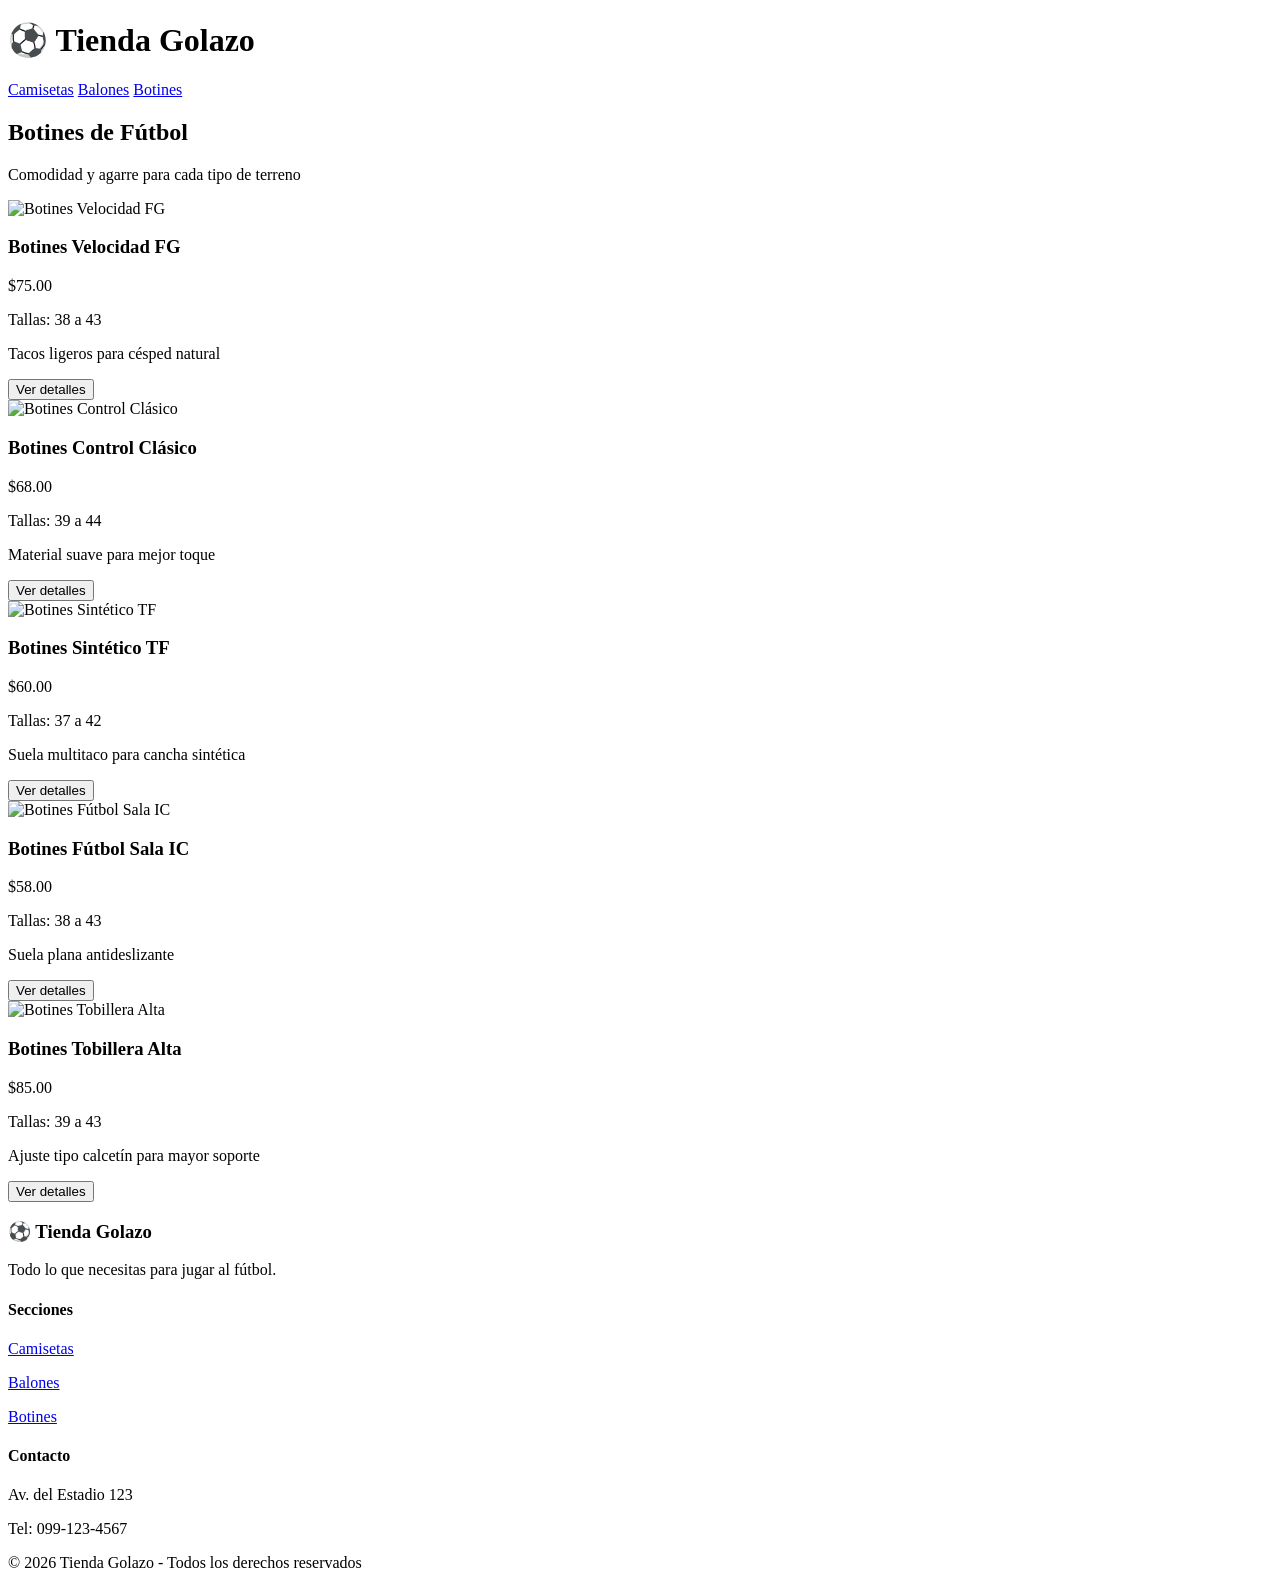
==== balones.html @ dda75f67 "pagina balones" ====
<!DOCTYPE html>
<html lang="es">
<head>
  <meta charset="UTF-8">
  <meta name="viewport" content="width=device-width, initial-scale=1.0">
  <title>Tienda Golazo - Botines</title>
  <link rel="stylesheet" href="style.css">
  <script src="app.js" defer></script>
</head>
<body>

  <!--varra de navegacion-->
  <header class="encabezado">
    <h1>⚽ Tienda Golazo</h1>
    <nav class="menu">
      <a href="index.html">Camisetas</a>
      <a href="balones.html">Balones</a>
      <a href="botines.html" class="activo">Botines</a>
    </nav>
  </header>

  <!--contenido principal: botines-->
  <main class="contenedor">
    <h2>Botines de Fútbol</h2>
    <p class="subtitulo">Comodidad y agarre para cada tipo de terreno</p>

    <section class="lista-productos">
      <!--producto1-->
      <div class="tarjeta">
        <img src="img/botin1.jpg" alt="Botines Velocidad FG">
        <h3>Botines Velocidad FG</h3>
        <p class="precio">$75.00</p>
        <div class="detalles">
          <p>Tallas: 38 a 43</p>
          <p>Tacos ligeros para césped natural</p>
        </div>
        <button class="boton-detalles" onclick="mostrarDetalles(this)">Ver detalles</button>
      </div>

      <!-- producto2-->
      <div class="tarjeta">
        <img src="img/botin2.jpg" alt="Botines Control Clásico">
        <h3>Botines Control Clásico</h3>
        <p class="precio">$68.00</p>
        <div class="detalles">
          <p>Tallas: 39 a 44</p>
          <p>Material suave para mejor toque</p>
        </div>
        <button class="boton-detalles" onclick="mostrarDetalles(this)">Ver detalles</button>
      </div>

      <!-- producto3-->
      <div class="tarjeta">
        <img src="img/botin3.jpg" alt="Botines Sintético TF">
        <h3>Botines Sintético TF</h3>
        <p class="precio">$60.00</p>
        <div class="detalles">
          <p>Tallas: 37 a 42</p>
          <p>Suela multitaco para cancha sintética</p>
        </div>
        <button class="boton-detalles" onclick="mostrarDetalles(this)">Ver detalles</button>
      </div>

      <!--producto4-->
      <div class="tarjeta">
        <img src="img/botin4.jpg" alt="Botines Fútbol Sala IC">
        <h3>Botines Fútbol Sala IC</h3>
        <p class="precio">$58.00</p>
        <div class="detalles">
          <p>Tallas: 38 a 43</p>
          <p>Suela plana antideslizante</p>
        </div>
        <button class="boton-detalles" onclick="mostrarDetalles(this)">Ver detalles</button>
      </div>

      <!--producto5-->
      <div class="tarjeta">
        <img src="img/botin5.jpg" alt="Botines Tobillera Alta">
        <h3>Botines Tobillera Alta</h3>
        <p class="precio">$85.00</p>
        <div class="detalles">
          <p>Tallas: 39 a 43</p>
          <p>Ajuste tipo calcetín para mayor soporte</p>
        </div>
        <button class="boton-detalles" onclick="mostrarDetalles(this)">Ver detalles</button>
      </div>
    </section>
  </main>

  <!--pie de pagina-->
  <footer class="pie-pagina">
    <div class="pie-contenido">
      <div>
        <h3>⚽ Tienda Golazo</h3>
        <p>Todo lo que necesitas para jugar al fútbol.</p>
      </div>
      <div>
        <h4>Secciones</h4>
        <p><a href="index.html">Camisetas</a></p>
        <p><a href="balones.html">Balones</a></p>
        <p><a href="botines.html">Botines</a></p>
      </div>
      <div>
        <h4>Contacto</h4>
        <p>Av. del Estadio 123</p>
        <p>Tel: 099-123-4567</p>
      </div>
    </div>
    <p class="derechos">© 2026 Tienda Golazo - Todos los derechos reservados</p>
  </footer>

  <script src="script.js"></script>
</body>
</html>
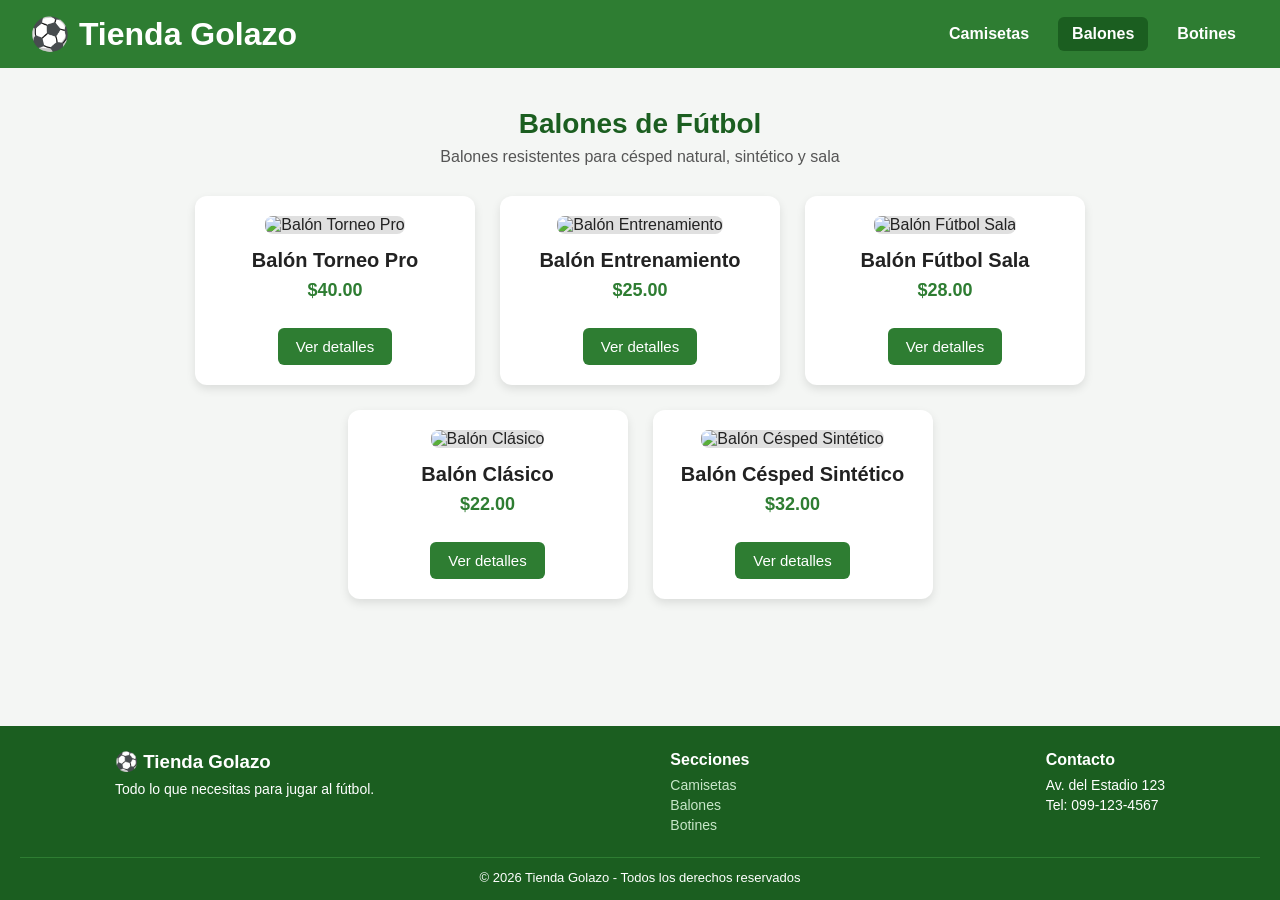
==== commit 7856cc3a: "pagina completa" ====
--- a/balones.html
+++ b/balones.html
@@ -3,91 +3,91 @@
 <head>
   <meta charset="UTF-8">
   <meta name="viewport" content="width=device-width, initial-scale=1.0">
-  <title>Tienda Golazo - Botines</title>
+  <title>Tienda Golazo - Balones</title>
   <link rel="stylesheet" href="style.css">
   <script src="app.js" defer></script>
 </head>
 <body>
 
-  <!--varra de navegacion-->
+  <!-- Barra de navegación -->
   <header class="encabezado">
     <h1>⚽ Tienda Golazo</h1>
     <nav class="menu">
       <a href="index.html">Camisetas</a>
-      <a href="balones.html">Balones</a>
-      <a href="botines.html" class="activo">Botines</a>
+      <a href="balones.html" class="activo">Balones</a>
+      <a href="botines.html">Botines</a>
     </nav>
   </header>
 
-  <!--contenido principal: botines-->
+  <!-- Contenido principal: Balones -->
   <main class="contenedor">
-    <h2>Botines de Fútbol</h2>
-    <p class="subtitulo">Comodidad y agarre para cada tipo de terreno</p>
+    <h2>Balones de Fútbol</h2>
+    <p class="subtitulo">Balones resistentes para césped natural, sintético y sala</p>
 
     <section class="lista-productos">
-      <!--producto1-->
+      <!-- Producto 1 -->
       <div class="tarjeta">
-        <img src="img/botin1.jpg" alt="Botines Velocidad FG">
-        <h3>Botines Velocidad FG</h3>
-        <p class="precio">$75.00</p>
+        <img src="img/balon1.jpg" alt="Balón Torneo Pro">
+        <h3>Balón Torneo Pro</h3>
+        <p class="precio">$40.00</p>
         <div class="detalles">
-          <p>Tallas: 38 a 43</p>
-          <p>Tacos ligeros para césped natural</p>
+          <p>Tamaño: Número 5 oficial</p>
+          <p>Paneles termosellados sin costuras</p>
         </div>
         <button class="boton-detalles" onclick="mostrarDetalles(this)">Ver detalles</button>
       </div>
 
-      <!-- producto2-->
+      <!-- Producto 2 -->
       <div class="tarjeta">
-        <img src="img/botin2.jpg" alt="Botines Control Clásico">
-        <h3>Botines Control Clásico</h3>
-        <p class="precio">$68.00</p>
+        <img src="img/balon2.jpg" alt="Balón Entrenamiento">
+        <h3>Balón Entrenamiento</h3>
+        <p class="precio">$25.00</p>
         <div class="detalles">
-          <p>Tallas: 39 a 44</p>
-          <p>Material suave para mejor toque</p>
+          <p>Tamaño: Número 5</p>
+          <p>Cubierta reforzada para uso diario</p>
         </div>
         <button class="boton-detalles" onclick="mostrarDetalles(this)">Ver detalles</button>
       </div>
 
-      <!-- producto3-->
+      <!-- Producto 3 -->
       <div class="tarjeta">
-        <img src="img/botin3.jpg" alt="Botines Sintético TF">
-        <h3>Botines Sintético TF</h3>
-        <p class="precio">$60.00</p>
+        <img src="img/balon3.jpg" alt="Balón Fútbol Sala">
+        <h3>Balón Fútbol Sala</h3>
+        <p class="precio">$28.00</p>
         <div class="detalles">
-          <p>Tallas: 37 a 42</p>
-          <p>Suela multitaco para cancha sintética</p>
+          <p>Tamaño: Número 4</p>
+          <p>Bote bajo ideal para cancha rápida</p>
         </div>
         <button class="boton-detalles" onclick="mostrarDetalles(this)">Ver detalles</button>
       </div>
 
-      <!--producto4-->
+      <!-- Producto 4 -->
       <div class="tarjeta">
-        <img src="img/botin4.jpg" alt="Botines Fútbol Sala IC">
-        <h3>Botines Fútbol Sala IC</h3>
-        <p class="precio">$58.00</p>
+        <img src="img/balon4.jpg" alt="Balón Clásico">
+        <h3>Balón Clásico</h3>
+        <p class="precio">$22.00</p>
         <div class="detalles">
-          <p>Tallas: 38 a 43</p>
-          <p>Suela plana antideslizante</p>
+          <p>Tamaño: Número 5</p>
+          <p>Diseño tradicional cosido a máquina</p>
         </div>
         <button class="boton-detalles" onclick="mostrarDetalles(this)">Ver detalles</button>
       </div>
 
-      <!--producto5-->
+      <!-- Producto 5 -->
       <div class="tarjeta">
-        <img src="img/botin5.jpg" alt="Botines Tobillera Alta">
-        <h3>Botines Tobillera Alta</h3>
-        <p class="precio">$85.00</p>
+        <img src="img/balon5.jpg" alt="Balón Césped Sintético">
+        <h3>Balón Césped Sintético</h3>
+        <p class="precio">$32.00</p>
         <div class="detalles">
-          <p>Tallas: 39 a 43</p>
-          <p>Ajuste tipo calcetín para mayor soporte</p>
+          <p>Tamaño: Número 5</p>
+          <p>Alta resistencia al desgaste</p>
         </div>
         <button class="boton-detalles" onclick="mostrarDetalles(this)">Ver detalles</button>
       </div>
     </section>
   </main>
 
-  <!--pie de pagina-->
+  <!-- Pie de página -->
   <footer class="pie-pagina">
     <div class="pie-contenido">
       <div>
@@ -109,6 +109,5 @@
     <p class="derechos">© 2026 Tienda Golazo - Todos los derechos reservados</p>
   </footer>
 
-  <script src="script.js"></script>
 </body>
 </html>
--- a/style.css
+++ b/style.css
@@ -0,0 +1,213 @@
+
+* {
+  margin: 0;
+  padding: 0;
+  box-sizing: border-box;
+  font-family: Arial, sans-serif;
+}
+
+body {
+  background-color: #f4f6f4;
+  color: #222222;
+  display: flex;
+  flex-direction: column;
+  min-height: 100vh;
+}
+
+.encabezado {
+  background-color: #2e7d32;
+  color: white;
+  padding: 15px 30px;
+  display: flex;
+  justify-content: space-between;
+  align-items: center;
+  flex-wrap: wrap;
+  gap: 10px;
+}
+
+.menu {
+  display: flex;
+  gap: 15px;
+}
+
+.menu a {
+  color: white;
+  text-decoration: none;
+  padding: 8px 14px;
+  border-radius: 6px;
+  font-weight: bold;
+  transition: background-color 0.3s ease;
+}
+
+.menu a:hover,
+.menu a.activo {
+  background-color: #1b5e20;
+}
+
+
+.contenedor {
+  flex: 1;
+  max-width: 1050px;
+  width: 100%;
+  margin: 0 auto;
+  padding: 40px 20px;
+  text-align: center;
+}
+
+.contenedor h2 {
+  font-size: 28px;
+  color: #1b5e20;
+  margin-bottom: 8px;
+  animation: aparecer 0.6s ease;
+}
+
+.subtitulo {
+  color: #555555;
+  margin-bottom: 30px;
+  animation: aparecer 0.6s ease;
+}
+
+
+.lista-productos {
+  display: flex;
+  justify-content: center;
+  gap: 25px;
+  flex-wrap: wrap;
+}
+
+.tarjeta {
+  background-color: white;
+  width: 280px;
+  padding: 20px;
+  border-radius: 12px;
+  box-shadow: 0 4px 10px rgba(0, 0, 0, 0.1);
+  animation: aparecer 0.6s ease;
+  transition: transform 0.3s ease, box-shadow 0.3s ease;
+}
+
+
+.tarjeta:hover {
+  transform: translateY(-8px);
+  box-shadow: 0 8px 18px rgba(0, 0, 0, 0.18);
+}
+
+
+.tarjeta img {
+  width: 100%;
+  height: 180px;
+  object-fit: cover;
+  border-radius: 8px;
+  margin-bottom: 15px;
+  background-color: #e0e0e0;
+  transition: transform 0.3s ease;
+}
+
+.tarjeta:hover img {
+  transform: scale(1.04);
+}
+
+.tarjeta h3 {
+  font-size: 20px;
+  margin-bottom: 8px;
+}
+
+.precio {
+  font-size: 18px;
+  font-weight: bold;
+  color: #2e7d32;
+  margin-bottom: 15px;
+}
+
+
+.detalles {
+  max-height: 0;
+  overflow: hidden;
+  opacity: 0;
+  padding: 0 10px;
+  margin-bottom: 12px;
+  background-color: #e8f5e9;
+  border-radius: 8px;
+  font-size: 14px;
+  transition: max-height 0.4s ease, opacity 0.4s ease, padding 0.4s ease;
+}
+
+.detalles.mostrar {
+  max-height: 120px;
+  opacity: 1;
+  padding: 10px;
+}
+
+
+.boton-detalles {
+  background-color: #2e7d32;
+  color: white;
+  border: none;
+  padding: 10px 18px;
+  border-radius: 6px;
+  cursor: pointer;
+  font-size: 15px;
+  transition: background-color 0.3s ease, transform 0.2s ease;
+}
+
+.boton-detalles:hover {
+  background-color: #1b5e20;
+}
+
+.boton-detalles:active {
+  transform: scale(0.95);
+}
+
+
+.pie-pagina {
+  background-color: #1b5e20;
+  color: white;
+  padding: 25px 20px 15px;
+  margin-top: 40px;
+}
+
+.pie-contenido {
+  max-width: 1050px;
+  margin: 0 auto 20px;
+  display: flex;
+  justify-content: space-between;
+  flex-wrap: wrap;
+  gap: 20px;
+}
+
+.pie-contenido h3,
+.pie-contenido h4 {
+  margin-bottom: 8px;
+}
+
+.pie-contenido p {
+  font-size: 14px;
+  margin-bottom: 4px;
+}
+
+.pie-contenido a {
+  color: #c8e6c9;
+  text-decoration: none;
+}
+
+.pie-contenido a:hover {
+  text-decoration: underline;
+}
+
+.derechos {
+  text-align: center;
+  font-size: 13px;
+  border-top: 1px solid #2e7d32;
+  padding-top: 12px;
+}
+
+
+@keyframes aparecer {
+  from {
+    opacity: 0;
+    transform: translateY(20px);
+  }
+  to {
+    opacity: 1;
+    transform: translateY(0);
+  }
+}
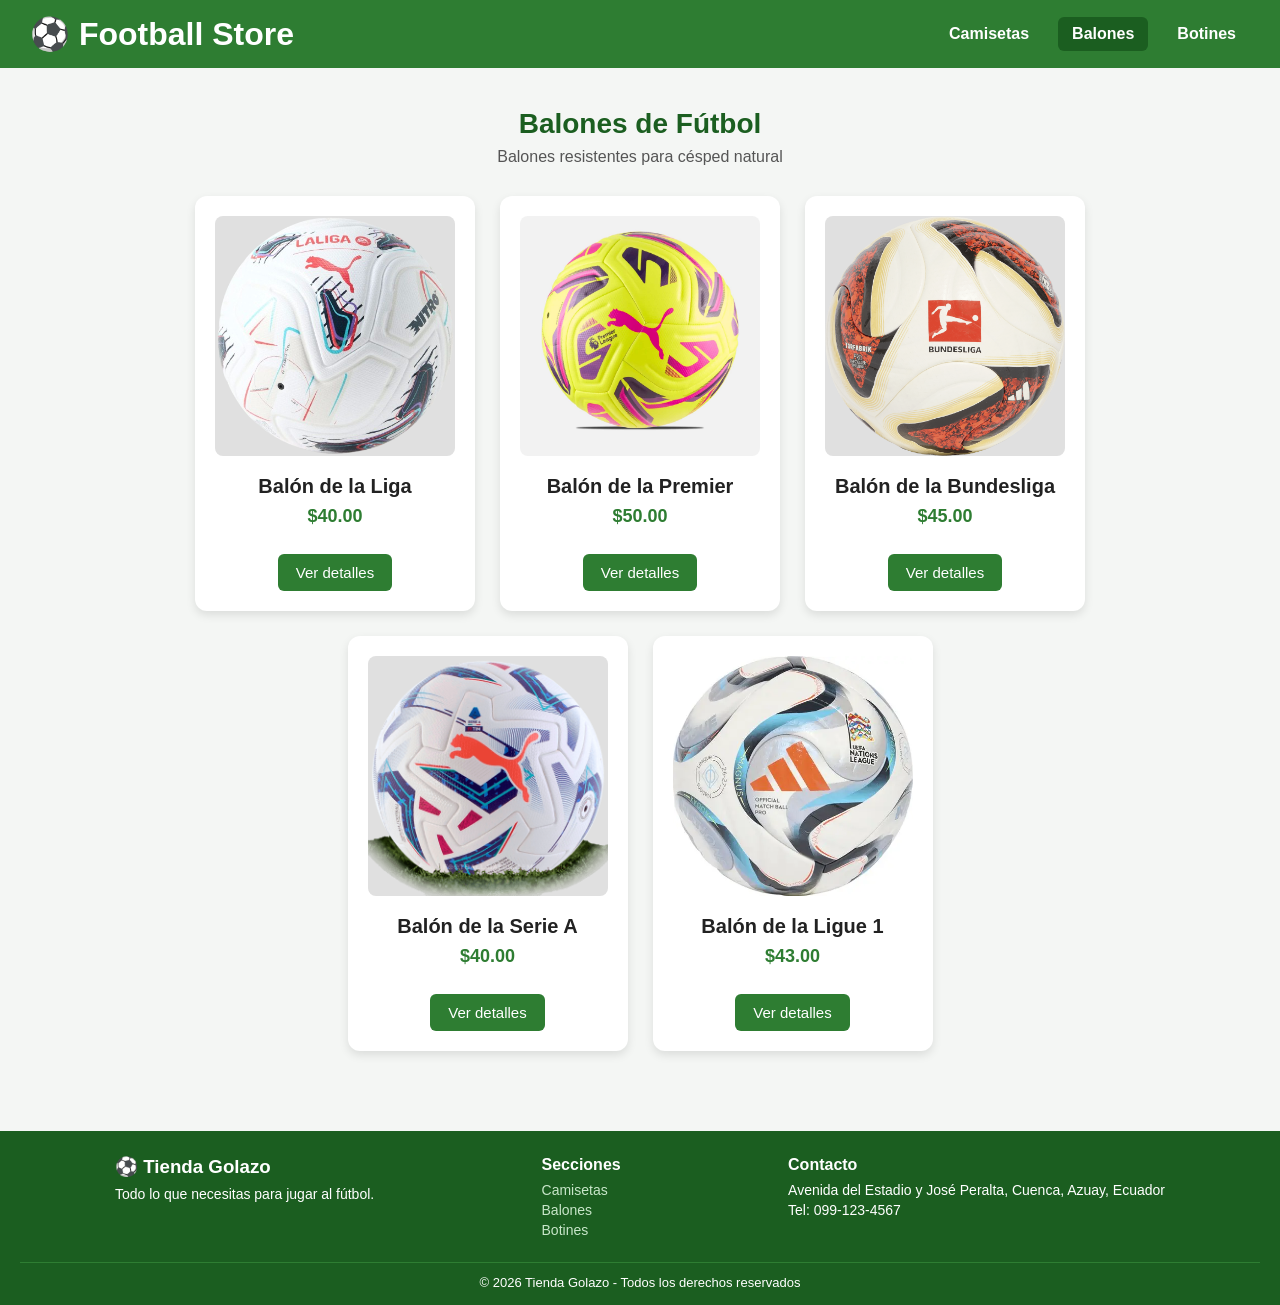
==== commit 864536dc: "adicion de imagenes" ====
--- a/balones.html
+++ b/balones.html
@@ -3,7 +3,7 @@
 <head>
   <meta charset="UTF-8">
   <meta name="viewport" content="width=device-width, initial-scale=1.0">
-  <title>Tienda Golazo - Balones</title>
+  <title>Football Sotre - Balones</title>
   <link rel="stylesheet" href="style.css">
   <script src="app.js" defer></script>
 </head>
@@ -11,7 +11,7 @@
 
   <!-- Barra de navegación -->
   <header class="encabezado">
-    <h1>⚽ Tienda Golazo</h1>
+    <h1>⚽ Football Store</h1>
     <nav class="menu">
       <a href="index.html">Camisetas</a>
       <a href="balones.html" class="activo">Balones</a>
@@ -22,65 +22,64 @@
   <!-- Contenido principal: Balones -->
   <main class="contenedor">
     <h2>Balones de Fútbol</h2>
-    <p class="subtitulo">Balones resistentes para césped natural, sintético y sala</p>
+    <p class="subtitulo">Balones resistentes para césped natural</p>
 
     <section class="lista-productos">
       <!-- Producto 1 -->
       <div class="tarjeta">
-        <img src="img/balon1.jpg" alt="Balón Torneo Pro">
-        <h3>Balón Torneo Pro</h3>
+        <img src="img/balon_LaLiga.png" alt="Balón Torneo Pro">
+        <h3>Balón de la Liga</h3>
         <p class="precio">$40.00</p>
         <div class="detalles">
           <p>Tamaño: Número 5 oficial</p>
-          <p>Paneles termosellados sin costuras</p>
+          
         </div>
         <button class="boton-detalles" onclick="mostrarDetalles(this)">Ver detalles</button>
       </div>
 
       <!-- Producto 2 -->
       <div class="tarjeta">
-        <img src="img/balon2.jpg" alt="Balón Entrenamiento">
-        <h3>Balón Entrenamiento</h3>
-        <p class="precio">$25.00</p>
+        <img src="img/balon_Premier.jpg" alt="Balón Entrenamiento">
+        <h3>Balón de la Premier</h3>
+        <p class="precio">$50.00</p>
         <div class="detalles">
-          <p>Tamaño: Número 5</p>
-          <p>Cubierta reforzada para uso diario</p>
+          <p>Tamaño: Número 5 oficial</p>
+          
         </div>
         <button class="boton-detalles" onclick="mostrarDetalles(this)">Ver detalles</button>
       </div>
 
       <!-- Producto 3 -->
       <div class="tarjeta">
-        <img src="img/balon3.jpg" alt="Balón Fútbol Sala">
-        <h3>Balón Fútbol Sala</h3>
-        <p class="precio">$28.00</p>
+        <img src="img/balon_Bundesliga.png" alt="Balón Fútbol Sala">
+        <h3>Balón de la Bundesliga</h3>
+        <p class="precio">$45.00</p>
         <div class="detalles">
-          <p>Tamaño: Número 4</p>
-          <p>Bote bajo ideal para cancha rápida</p>
+          <p>Tamaño: Número 5 oficial</p>
+          
         </div>
         <button class="boton-detalles" onclick="mostrarDetalles(this)">Ver detalles</button>
       </div>
 
       <!-- Producto 4 -->
       <div class="tarjeta">
-        <img src="img/balon4.jpg" alt="Balón Clásico">
-        <h3>Balón Clásico</h3>
-        <p class="precio">$22.00</p>
+        <img src="img/balon_SerieA.png" alt="Balón Clásico">
+        <h3>Balón de la Serie A</h3>
+        <p class="precio">$40.00</p>
         <div class="detalles">
-          <p>Tamaño: Número 5</p>
-          <p>Diseño tradicional cosido a máquina</p>
+          <p>Tamaño: Número 5 oficial</p>
+          
         </div>
         <button class="boton-detalles" onclick="mostrarDetalles(this)">Ver detalles</button>
       </div>
 
       <!-- Producto 5 -->
       <div class="tarjeta">
-        <img src="img/balon5.jpg" alt="Balón Césped Sintético">
-        <h3>Balón Césped Sintético</h3>
-        <p class="precio">$32.00</p>
+        <img src="img/balon_ligue1.webp" alt="Balón Césped Sintético">
+        <h3>Balón de la Ligue 1</h3>
+        <p class="precio">$43.00</p>
         <div class="detalles">
-          <p>Tamaño: Número 5</p>
-          <p>Alta resistencia al desgaste</p>
+          <p>Tamaño: Número 5 oficial</p>
         </div>
         <button class="boton-detalles" onclick="mostrarDetalles(this)">Ver detalles</button>
       </div>
@@ -102,7 +101,7 @@
       </div>
       <div>
         <h4>Contacto</h4>
-        <p>Av. del Estadio 123</p>
+        <p>Avenida del Estadio y José Peralta, Cuenca, Azuay, Ecuador</p>
         <p>Tel: 099-123-4567</p>
       </div>
     </div>
--- a/style.css
+++ b/style.css
@@ -94,7 +94,7 @@
 
 .tarjeta img {
   width: 100%;
-  height: 180px;
+  height: 240px;
   object-fit: cover;
   border-radius: 8px;
   margin-bottom: 15px;
